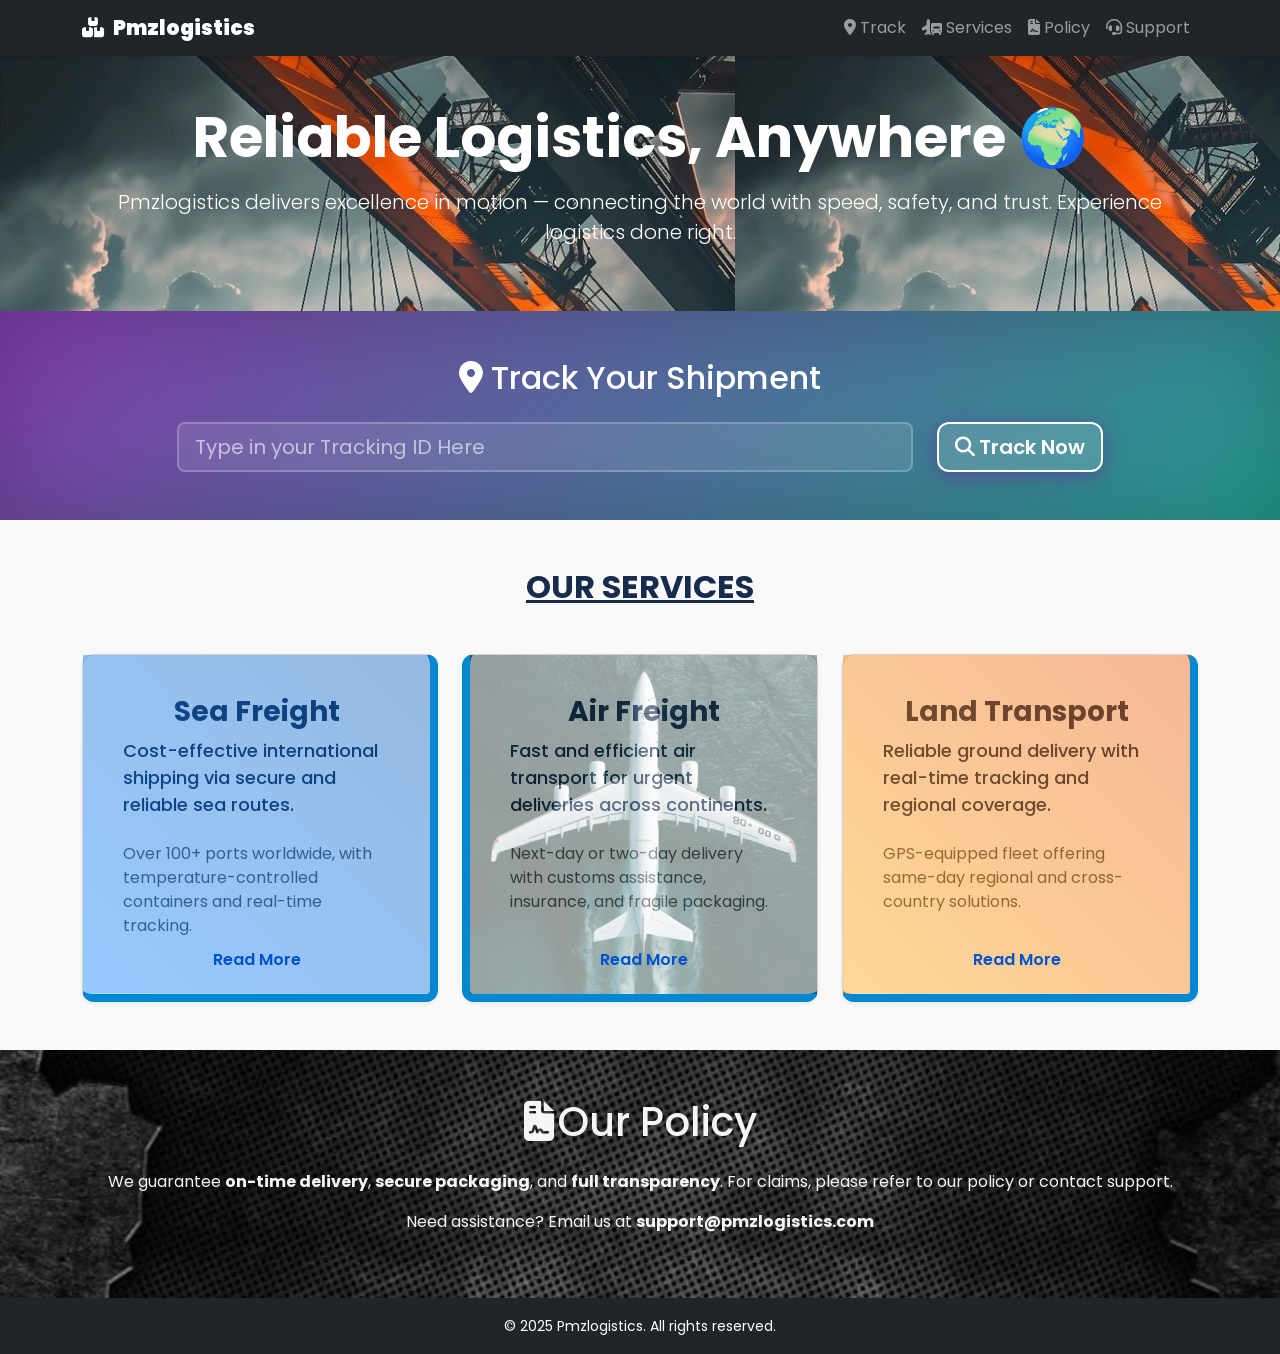
==== PMZLOGISTICS. com/index.html @ 42daef8b "Add files via upload" ====
<!DOCTYPE html>
<html lang="en">
<head>
  <meta charset="UTF-8" />
  <meta name="viewport" content="width=device-width, initial-scale=1"/>
  <title>Pmzlogistics-Trusted International Logistics Company</title>
  <link href="https://fonts.googleapis.com/css2?family=Poppins:wght@400;600&display=swap" rel="stylesheet">
  <!-- Bootstrap 5 CSS -->
  <link href="https://cdn.jsdelivr.net/npm/bootstrap@5.3.2/dist/css/bootstrap.min.css" rel="stylesheet" />
  <!-- Font Awesome for Icons -->
  <link rel="stylesheet" href="https://cdnjs.cloudflare.com/ajax/libs/font-awesome/6.5.0/css/all.min.css" />
  <link rel="stylesheet" href="styles/style.css" />
</head>
<body>
  <!-- Navbar -->
  <nav class="navbar navbar-expand-lg navbar-dark bg-dark sticky-top shadow-sm" id="top">
    <div class="container" >
      <a class="navbar-brand fw-bold" href="#">
        <i class="fa-solid fa-boxes-stacked me-2"></i><b>Pmzlogistics</b>
      </a>
      <button class="navbar-toggler" type="button" data-bs-toggle="collapse" data-bs-target="#navContent" aria-controls="navContent" aria-expanded="false" aria-label="Toggle navigation">
        <span class="navbar-toggler-icon"></span>
      </button>
      <div class="collapse navbar-collapse" id="navContent">
        <ul class="navbar-nav ms-auto">
          <li class="nav-item"><a class="nav-link" href="#track"><i class="fa-solid fa-location-dot me-1"></i>Track</a></li>
          <li class="nav-item"><a class="nav-link" href="#modes"><i class="fa-solid fa-truck-plane me-1"></i>Services</a></li>
          <li class="nav-item"><a class="nav-link" href="#policy"><i class="fa-solid fa-file-contract me-1"></i>Policy</a></li>
          <li class="nav-item"><a class="nav-link" href="#support"><i class="fa-solid fa-headset me-1"></i>Support</a></li>
        </ul>
      </div>
    </div>
  </nav>

  <!-- Hero -->
  <header class="hero d-flex align-items-center text-center py-5 bg-dark">
    <div class="container">
      
      <h1 class="display-4 fw-bold">Reliable Logistics, Anywhere 🌍</h1>
      <p class="lead mt-3">Pmzlogistics delivers excellence in motion — connecting the world with speed, safety, and trust. Experience logistics done right.</p>
    </div>
  </header>

  <!-- Track Section -->
<section class="py-5 position-relative" id="track">
  <div class="container">
    <h2 class="section-title text-center mb-4"><i class="fa-solid fa-location-dot me-2"></i>Track Your Shipment</h2>
    <form id="trackForm" novalidate>
      <div class="row justify-content-center">
        <div class="col-md-8 mb-3 mb-md-0">
          <input type="text" class="form-control form-control-lg me-md-2" id="trackIdInput" placeholder="Type in your Tracking ID Here" />
        </div>
        <div class="col-md-2">
          <button type="submit" class="btn btn-primary btn-lg w-100" id="trackBtn"><i class="fa-solid fa-magnifying-glass me-1"></i>Track Now</button>
        </div>
      </div>
    </form>
    <div id="message" class="alert mt-3 d-none" role="alert" aria-live="assertive"></div>
  
    <!-- Loader Overlay -->
  <center><div id="loaderOverlay"></div> 
  </section>
  </center>
  <!-- Track Modal -->
  <div class="modal fade" id="trackModal" tabindex="-1">
    <div class="modal-dialog modal-lg">
      <div class="modal-content">
        <div class="modal-header">
          <h2 class="modal-title"><b>This is Your Shipment Details:</b></h2>
        </div>
        <div class="modal-body" id="trackModalBody"></div>
        <div class="modal-footer">
          <button type="button" class="btn btn-secondary" data-bs-dismiss="modal" id="resetButton">Close</button>
        </div>
      </div>
    </div>
  </div>

  <!-- Services Section -->
  <section class="py-5" id="modes">
    <div class="container">
      <h2 class="section-title text-center mb-5"><b><u> OUR SERVICES</u></b></h2>
      <div class="row g-4">
        <!-- Sea Freight -->
        <div class="col-md-4">
          <div class="card shadow-sm h-100 sea-card">
            <div class="card-body d-flex flex-column">
              <h5 class="card-title text-center">Sea Freight</h5>
              <p class="card-text">Cost-effective international shipping via secure and reliable sea routes.</p>
              <p class="small mt-2">Over 100+ ports worldwide, with temperature-controlled containers and real-time tracking.</p>
            </div>
            <a href="sea.html">Read More</a>
          </div>
        </div>
        <!-- Air Freight -->
        <div class="col-md-4">
          <div class="card shadow-sm h-100 air-card">
            <div class="card-body d-flex flex-column">
              <h5 class="card-title text-center">Air Freight</h5>
              <p class="card-text">Fast and efficient air transport for urgent deliveries across continents.</p>
              <p class="small mt-2">Next-day or two-day delivery with customs assistance, insurance, and fragile packaging.</p>
            </div>
            <a href="air.html">Read More</a>
          </div>
        </div>
        <!-- Land Transport -->
        <div class="col-md-4">
          <div class="card shadow-sm h-100 land-card">
            <div class="card-body d-flex flex-column">
              <h5 class="card-title text-center">Land Transport</h5>
              <p class="card-text">Reliable ground delivery with real-time tracking and regional coverage.</p>
              <p class="small mt-2">GPS-equipped fleet offering same-day regional and cross-country solutions.</p>
            </div>
            <a href="land.html">Read More</a>
          </div>
        </div>
      </div>
    </div>
  </section>

  <!-- Policy Section -->
  <section class="py-5 bg-light" id="policy">
    <div class="container">
      <h1 class="section-title text-center mb-4"><i class="fa-solid fa-file-contract me-1"></i>Our Policy</h1>
      <p class="text-center">We guarantee <strong>on-time delivery</strong>, 
        <strong>secure packaging</strong>, and <strong>full transparency</strong>. 
        For claims, please refer to our policy or contact support.</p>
   <p class="text-center">Need assistance? Email us at <strong>support@pmzlogistics.com</strong> 
   </div>
  </section>


  <!-- Footer -->
  <footer class="bg-dark text-white text-center py-3">
    <div class="container">
      <small>© 2025 Pmzlogistics. All rights reserved.</small>
    </div>
  </footer>

  <!-- Scripts -->
  <script src="https://code.jquery.com/jquery-3.6.0.min.js"></script>
  <script src="https://cdn.jsdelivr.net/npm/bootstrap@5.3.2/dist/js/bootstrap.bundle.min.js"></script>
  <script src="Scripts/script.js"></script>
</body>
</html>
---- PMZLOGISTICS. com/styles/style.css ----
/* Root Variables for Uniform Colors */
:root {
  --brand-primary: #0052cc;
  --brand-secondary: #172b4d;
  --accent-blue: #0288d1;
  --accent-green: #689f38;
  --accent-orange: #f57c00;
  --gray-dark: #555;
  --gray-muted: #6c757d;
  --light-bg: #f9f9f9;
  --card-shadow: rgba(0, 0, 0, 0.25);
  --font-family: 'Poppins', 'Segoe UI', sans-serif;
}

/* Body Styling */
body {
  font-family: var(--font-family);
  background-color: var(--light-bg);
  color: var(--brand-secondary);
  margin: 0;
}

/* HERO Section */
.hero {
  background-image:url('images/log1.jpg');
  color: white;
}

.content {
  position: relative;
  z-index: 10;
  text-align: center;
  padding-top: 20vh;
}





/* SERVICES SECTION */
#modes .card {
  position: relative;
  min-height: 300px;
  background: white;
  border-radius: 12px;
  padding: 1.5rem;
  box-shadow: 12px 12px 24px rgba(0, 0, 0, 0.2),
              -8px -8px 16px rgba(255, 255, 255, 0.5);
  transition: all 0.3s ease;
  z-index: 1;
}

/* Card Hover Effects */
.card:hover {
  transform: translateY(-5px) scale(1.03);
  box-shadow: 20px 20px 40px rgba(0, 0, 0, 0.25),
              -10px -10px 30px rgba(255, 255, 255, 0.4);
  border-color: var(green);
  animation: slide-horizontal 1.5s infinite ease-in-out alternate;
}

/* Card Content */
#modes .card-title {
  font-size: 1.75rem;
  font-weight: 700;
  margin-bottom: 0.5rem;
}

#modes .card-text {
  font-size: 1.125rem;
  font-weight: 500;
  line-height: 1.5;
}

#modes .small {
  font-size: 1rem;
  color: var(--gray-dark);
}

/* Themed Card Backgrounds */
.sea-card {
  background-color: #e3f2fd;
  color: var(--accent-white);
  border-right: 0.5rem solid var(--accent-blue);
  border-bottom: 0.5rem solid var(--accent-blue);

}
.air-card {
  background-color: #f1f8e9;
  color: var(--accent-white);
  border-left: 0.5rem solid var(--accent-blue);
border-bottom: 0.5rem solid var(--accent-blue);
}

.land-card {
  background-color: #fff3e0;
  color: var(--accent-white);
  border-right: 0.5rem solid var(--accent-blue);
border-bottom: 0.5rem solid var(--accent-blue);
}

/* Background image overlays */
.sea-card::before,
.air-card::before,
.land-card::before {
  content: '';
  position: absolute;
  top: 0; left: 0;
  width: 100%; height: 100%;
  background-size: cover;
  background-position: center;
  z-index: 1;
  opacity: 0.41;
}

.sea-card::before {
  background-image: url('images/ship3.jpg'), linear-gradient(45deg, #007bff, #0056b3);
}

.air-card::before {
  background-image: url('images/plane1.jpg'), linear-gradient(45deg, #17a2b8, #0c5460);
}

.land-card::before {
  background-image: url('images/truck2.jpg'), linear-gradient(45deg, #ffa000, #e65100);
}

/* Hover sheen */
.card::after {
  content: '';
  position: absolute;
  top: 0; left: 0;
  width: 100%; height: 100%;
  background: linear-gradient(120deg, rgba(255,255,255,0.4), transparent);
  opacity: 0;
  transition: opacity 0.4s;
  pointer-events: none;
  z-index: 3;
}

.card:hover::after {
  opacity: 1;
}

/* Link Decoration */
.card a {
  position: absolute;
  bottom: 20px;
  left: 50%;
  transform: translateX(-50%);
  font-weight: 600;
  text-decoration: none;
  color: var(--brand-primary);
  z-index: 2;
  border-bottom: 2px solid transparent;
  transition: color 0.3s, border-bottom 0.3s;
}

.card a:hover {
  color: var(--brand-secondary);
  border-bottom: 2px solid var(--brand-secondary);
}

/* Horizontal Slide Animation */
@keyframes slide-horizontal {
  0%   { transform: translateX(0); }
  50%  { transform: translateX(5px); }
  100% { transform: translateX(-5px); }
}

/* Policy & Support Section */
#policy, #support {
  background-size: cover;
  background-position: center;
  color: whitesmoke;
  background-color:sky-blue;
}

#policy {
  background-image: url('images/new1.jpg'), linear-gradient(45deg, #28a745, #1e7e34);
}

#support {
  background-image: url('images/newjpg'), linear-gradient(45deg, #28a745, #1e7e34);
}



#loaderOverlay{
  border: 16px solid white; /* Light grey */
  border-top: 16px solid purple; /* Blue */
  border-radius: 50%;
  width: 120px;
  height: 120px;
  animation: spin 2s linear infinite;
  display:none;
  flex:center;
}

@keyframes spin {
  0% { transform: rotate(0deg); }
  100% { transform: rotate(360deg); }
}

/* TRACK Section Styling */
#track {
  background: linear-gradient(135deg, rgba(106, 27, 154, 0.85), rgba(0, 137, 123, 0.85)),
              url('images/track-bg.jpg') center/cover no-repeat;
  color: #fff;
  position: relative;
  border-top: 8px solid var(--accent-purple);
  border-bottom: 8px solid var(--accent-teal);
  box-shadow: inset 0 0 100px rgba(0, 0, 0, 0.2);
}

/* Input Field */
#track input[type="text"] {
  background-color: rgba(255, 255, 255, 0.1);
  border: 2px solid rgba(255, 255, 255, 0.3);
  color: #fff;
  border-radius: 0.5rem;
  backdrop-filter: blur(5px);
}

#track input::placeholder {
  color: rgba(255, 255, 255, 0.6);
}

/* Track Button */
#track button {
  background: rgba(255, 255, 255, 0.15);
  border: 2px solid #fff;
  color: #fff;
  backdrop-filter: blur(8px);
  border-radius: 0.75rem;
  font-weight: 600;
  transition: all 0.4s ease-in-out;
  box-shadow: 0 4px 20px rgba(106, 27, 154, 0.5);
}

#track button:hover {
  background: rgba(255, 255, 255, 0.3);
  color: var(--accent-purple);
  transform: translateY(-2px);
  box-shadow: 0 6px 25px rgba(0, 137, 123, 0.6);
}




.loader {
  border: 3px solid #f3f3f3;
  border-top: 3px solid white;
  border-radius: 50%;
  width: 18px;
  height: 18px;
  animation: spin 0.8s linear infinite;
  display: inline-block;
  vertical-align: middle;
  margin-right: 8px;
}

@keyframes spin {
  0% { transform: rotate(0deg); }
  100% { transform: rotate(360deg); }
}
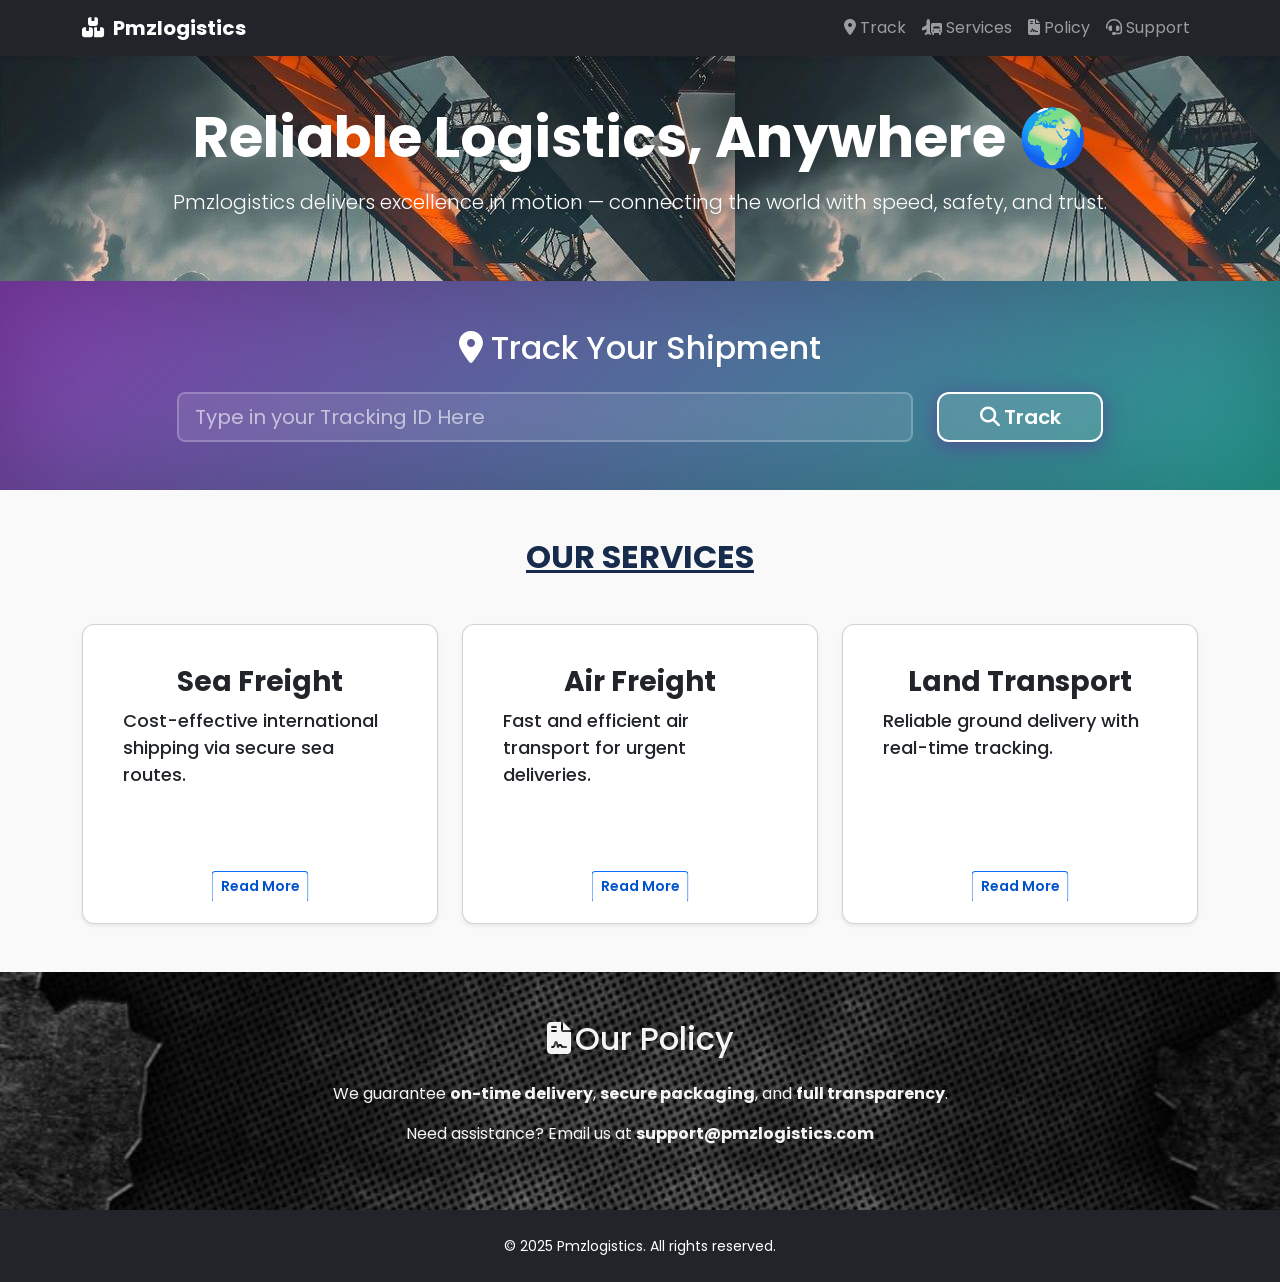
==== commit b648db91: "Update index.html for title and content improvements" ====
--- a/PMZLOGISTICS. com/index.html
+++ b/PMZLOGISTICS. com/index.html
@@ -3,7 +3,7 @@
 <head>
   <meta charset="UTF-8" />
   <meta name="viewport" content="width=device-width, initial-scale=1"/>
-  <title>Pmzlogistics-Trusted International Logistics Company</title>
+  <title>Pmzlogistics - Trusted International Logistics</title>
   <link href="https://fonts.googleapis.com/css2?family=Poppins:wght@400;600&display=swap" rel="stylesheet">
   <!-- Bootstrap 5 CSS -->
   <link href="https://cdn.jsdelivr.net/npm/bootstrap@5.3.2/dist/css/bootstrap.min.css" rel="stylesheet" />
@@ -14,9 +14,9 @@
 <body>
   <!-- Navbar -->
   <nav class="navbar navbar-expand-lg navbar-dark bg-dark sticky-top shadow-sm" id="top">
-    <div class="container" >
+    <div class="container">
       <a class="navbar-brand fw-bold" href="#">
-        <i class="fa-solid fa-boxes-stacked me-2"></i><b>Pmzlogistics</b>
+        <i class="fa-solid fa-boxes-stacked me-2"></i>Pmzlogistics
       </a>
       <button class="navbar-toggler" type="button" data-bs-toggle="collapse" data-bs-target="#navContent" aria-controls="navContent" aria-expanded="false" aria-label="Toggle navigation">
         <span class="navbar-toggler-icon"></span>
@@ -33,44 +33,49 @@
   </nav>
 
   <!-- Hero -->
-  <header class="hero d-flex align-items-center text-center py-5 bg-dark">
+  <header class="hero d-flex align-items-center text-center py-5 bg-dark text-white">
     <div class="container">
-      
       <h1 class="display-4 fw-bold">Reliable Logistics, Anywhere 🌍</h1>
-      <p class="lead mt-3">Pmzlogistics delivers excellence in motion — connecting the world with speed, safety, and trust. Experience logistics done right.</p>
+      <p class="lead mt-3">Pmzlogistics delivers excellence in motion — connecting the world with speed, safety, and trust.</p>
     </div>
   </header>
 
   <!-- Track Section -->
-<section class="py-5 position-relative" id="track">
-  <div class="container">
-    <h2 class="section-title text-center mb-4"><i class="fa-solid fa-location-dot me-2"></i>Track Your Shipment</h2>
-    <form id="trackForm" novalidate>
-      <div class="row justify-content-center">
-        <div class="col-md-8 mb-3 mb-md-0">
-          <input type="text" class="form-control form-control-lg me-md-2" id="trackIdInput" placeholder="Type in your Tracking ID Here" />
+  <section class="py-5 position-relative" id="track">
+    <div class="container">
+      <h2 class="section-title text-center mb-4"><i class="fa-solid fa-location-dot me-2"></i>Track Your Shipment</h2>
+      <form id="trackForm" novalidate>
+        <div class="row justify-content-center">
+          <div class="col-md-8 mb-3 mb-md-0">
+            <input type="text" class="form-control form-control-lg" id="trackIdInput" placeholder="Type in your Tracking ID Here" />
+          </div>
+          <div class="col-md-2">
+            <button type="submit" class="btn btn-primary btn-lg w-100" id="trackBtn">
+              <i class="fa-solid fa-magnifying-glass me-1"></i>Track
+            </button>
+          </div>
         </div>
-        <div class="col-md-2">
-          <button type="submit" class="btn btn-primary btn-lg w-100" id="trackBtn"><i class="fa-solid fa-magnifying-glass me-1"></i>Track Now</button>
-        </div>
-      </div>
-    </form>
-    <div id="message" class="alert mt-3 d-none" role="alert" aria-live="assertive"></div>
-  
-    <!-- Loader Overlay -->
-  <center><div id="loaderOverlay"></div> 
+      </form>
+      <div id="message" class="alert mt-3 d-none" role="alert"></div>
+      
+      <!-- Loader Overlay (Removed old center tags) -->
+      <div id="loaderOverlay" class="text-center mt-3"></div> 
+    </div>
   </section>
-  </center>
+
   <!-- Track Modal -->
-  <div class="modal fade" id="trackModal" tabindex="-1">
+  <div class="modal fade" id="trackModal" tabindex="-1" aria-hidden="true">
     <div class="modal-dialog modal-lg">
       <div class="modal-content">
         <div class="modal-header">
-          <h2 class="modal-title"><b>This is Your Shipment Details:</b></h2>
+          <h5 class="modal-title fw-bold">Shipment Details</h5>
+          <button type="button" class="btn-close" data-bs-dismiss="modal" aria-label="Close"></button>
         </div>
-        <div class="modal-body" id="trackModalBody"></div>
+        <div class="modal-body" id="trackModalBody">
+          <!-- Data from script.js loads here -->
+        </div>
         <div class="modal-footer">
-          <button type="button" class="btn btn-secondary" data-bs-dismiss="modal" id="resetButton">Close</button>
+          <button type="button" class="btn btn-secondary" data-bs-dismiss="modal">Close</button>
         </div>
       </div>
     </div>
@@ -79,39 +84,33 @@
   <!-- Services Section -->
   <section class="py-5" id="modes">
     <div class="container">
-      <h2 class="section-title text-center mb-5"><b><u> OUR SERVICES</u></b></h2>
+      <h2 class="section-title text-center mb-5"><b><u>OUR SERVICES</u></b></h2>
       <div class="row g-4">
-        <!-- Sea Freight -->
         <div class="col-md-4">
-          <div class="card shadow-sm h-100 sea-card">
+          <div class="card shadow-sm h-100">
             <div class="card-body d-flex flex-column">
               <h5 class="card-title text-center">Sea Freight</h5>
-              <p class="card-text">Cost-effective international shipping via secure and reliable sea routes.</p>
-              <p class="small mt-2">Over 100+ ports worldwide, with temperature-controlled containers and real-time tracking.</p>
+              <p class="card-text">Cost-effective international shipping via secure sea routes.</p>
+              <a href="sea.html" class="mt-auto btn btn-outline-primary btn-sm">Read More</a>
             </div>
-            <a href="sea.html">Read More</a>
           </div>
         </div>
-        <!-- Air Freight -->
         <div class="col-md-4">
-          <div class="card shadow-sm h-100 air-card">
+          <div class="card shadow-sm h-100">
             <div class="card-body d-flex flex-column">
               <h5 class="card-title text-center">Air Freight</h5>
-              <p class="card-text">Fast and efficient air transport for urgent deliveries across continents.</p>
-              <p class="small mt-2">Next-day or two-day delivery with customs assistance, insurance, and fragile packaging.</p>
+              <p class="card-text">Fast and efficient air transport for urgent deliveries.</p>
+              <a href="air.html" class="mt-auto btn btn-outline-primary btn-sm">Read More</a>
             </div>
-            <a href="air.html">Read More</a>
           </div>
         </div>
-        <!-- Land Transport -->
         <div class="col-md-4">
-          <div class="card shadow-sm h-100 land-card">
+          <div class="card shadow-sm h-100">
             <div class="card-body d-flex flex-column">
               <h5 class="card-title text-center">Land Transport</h5>
-              <p class="card-text">Reliable ground delivery with real-time tracking and regional coverage.</p>
-              <p class="small mt-2">GPS-equipped fleet offering same-day regional and cross-country solutions.</p>
+              <p class="card-text">Reliable ground delivery with real-time tracking.</p>
+              <a href="land.html" class="mt-auto btn btn-outline-primary btn-sm">Read More</a>
             </div>
-            <a href="land.html">Read More</a>
           </div>
         </div>
       </div>
@@ -121,17 +120,14 @@
   <!-- Policy Section -->
   <section class="py-5 bg-light" id="policy">
     <div class="container">
-      <h1 class="section-title text-center mb-4"><i class="fa-solid fa-file-contract me-1"></i>Our Policy</h1>
-      <p class="text-center">We guarantee <strong>on-time delivery</strong>, 
-        <strong>secure packaging</strong>, and <strong>full transparency</strong>. 
-        For claims, please refer to our policy or contact support.</p>
-   <p class="text-center">Need assistance? Email us at <strong>support@pmzlogistics.com</strong> 
-   </div>
+      <h2 class="section-title text-center mb-4"><i class="fa-solid fa-file-contract me-1"></i>Our Policy</h2>
+      <p class="text-center">We guarantee <strong>on-time delivery</strong>, <strong>secure packaging</strong>, and <strong>full transparency</strong>.</p>
+      <p class="text-center">Need assistance? Email us at <strong>support@pmzlogistics.com</strong></p>
+    </div> <!-- Fixed: Added missing closing div -->
   </section>
 
-
   <!-- Footer -->
-  <footer class="bg-dark text-white text-center py-3">
+  <footer class="bg-dark text-white text-center py-4">
     <div class="container">
       <small>© 2025 Pmzlogistics. All rights reserved.</small>
     </div>
@@ -140,6 +136,7 @@
   <!-- Scripts -->
   <script src="https://code.jquery.com/jquery-3.6.0.min.js"></script>
   <script src="https://cdn.jsdelivr.net/npm/bootstrap@5.3.2/dist/js/bootstrap.bundle.min.js"></script>
-  <script src="Scripts/script.js"></script>
+  <!-- NOTE: Ensure your folder name is 'scripts' (lowercase) or 'Scripts' (uppercase) exactly as below -->
+  <script src="scripts/script.js"></script>
 </body>
-</html>+</html>
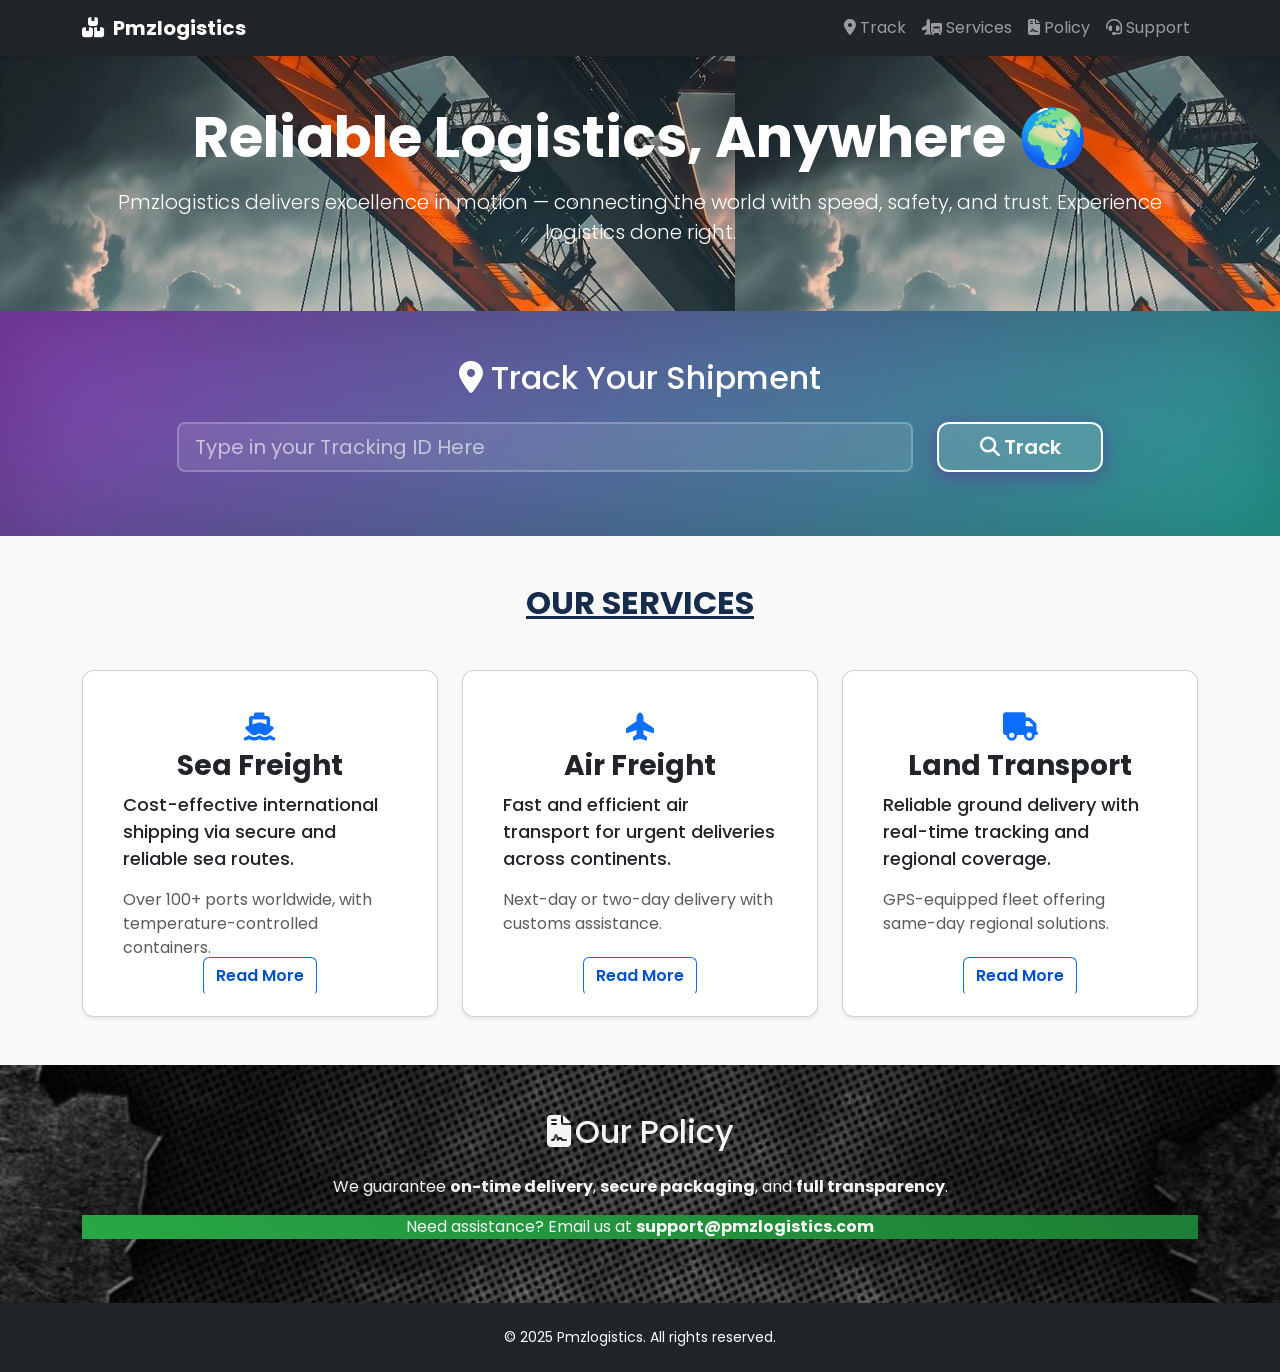
==== commit a73e17b3: "Update index.html with content and structure improvements" ====
--- a/PMZLOGISTICS. com/index.html
+++ b/PMZLOGISTICS. com/index.html
@@ -3,15 +3,22 @@
 <head>
   <meta charset="UTF-8" />
   <meta name="viewport" content="width=device-width, initial-scale=1"/>
-  <title>Pmzlogistics - Trusted International Logistics</title>
+  <title>Pmzlogistics - Trusted International Logistics Company</title>
+  
+  <!-- Fonts -->
   <link href="https://fonts.googleapis.com/css2?family=Poppins:wght@400;600&display=swap" rel="stylesheet">
+  
   <!-- Bootstrap 5 CSS -->
   <link href="https://cdn.jsdelivr.net/npm/bootstrap@5.3.2/dist/css/bootstrap.min.css" rel="stylesheet" />
+  
   <!-- Font Awesome for Icons -->
   <link rel="stylesheet" href="https://cdnjs.cloudflare.com/ajax/libs/font-awesome/6.5.0/css/all.min.css" />
+  
+  <!-- Custom CSS (Ensure your folder is named 'styles') -->
   <link rel="stylesheet" href="styles/style.css" />
 </head>
 <body>
+
   <!-- Navbar -->
   <nav class="navbar navbar-expand-lg navbar-dark bg-dark sticky-top shadow-sm" id="top">
     <div class="container">
@@ -36,7 +43,7 @@
   <header class="hero d-flex align-items-center text-center py-5 bg-dark text-white">
     <div class="container">
       <h1 class="display-4 fw-bold">Reliable Logistics, Anywhere 🌍</h1>
-      <p class="lead mt-3">Pmzlogistics delivers excellence in motion — connecting the world with speed, safety, and trust.</p>
+      <p class="lead mt-3">Pmzlogistics delivers excellence in motion — connecting the world with speed, safety, and trust. Experience logistics done right.</p>
     </div>
   </header>
 
@@ -46,8 +53,8 @@
       <h2 class="section-title text-center mb-4"><i class="fa-solid fa-location-dot me-2"></i>Track Your Shipment</h2>
       <form id="trackForm" novalidate>
         <div class="row justify-content-center">
-          <div class="col-md-8 mb-3 mb-md-0">
-            <input type="text" class="form-control form-control-lg" id="trackIdInput" placeholder="Type in your Tracking ID Here" />
+          <div class="col-md-8 mb-3">
+            <input type="text" class="form-control form-control-lg" id="trackIdInput" placeholder="Type in your Tracking ID Here" required />
           </div>
           <div class="col-md-2">
             <button type="submit" class="btn btn-primary btn-lg w-100" id="trackBtn">
@@ -56,23 +63,23 @@
           </div>
         </div>
       </form>
-      <div id="message" class="alert mt-3 d-none" role="alert"></div>
+      <div id="message" class="alert mt-3 d-none" role="alert" aria-live="assertive"></div>
       
-      <!-- Loader Overlay (Removed old center tags) -->
+      <!-- Loader Overlay -->
       <div id="loaderOverlay" class="text-center mt-3"></div> 
     </div>
   </section>
 
   <!-- Track Modal -->
-  <div class="modal fade" id="trackModal" tabindex="-1" aria-hidden="true">
+  <div class="modal fade" id="trackModal" tabindex="-1" aria-labelledby="trackModalLabel" aria-hidden="true">
     <div class="modal-dialog modal-lg">
       <div class="modal-content">
         <div class="modal-header">
-          <h5 class="modal-title fw-bold">Shipment Details</h5>
+          <h5 class="modal-title" id="trackModalLabel"><b>Shipment Details:</b></h5>
           <button type="button" class="btn-close" data-bs-dismiss="modal" aria-label="Close"></button>
         </div>
         <div class="modal-body" id="trackModalBody">
-          <!-- Data from script.js loads here -->
+          <!-- Dynamic Content Loads Here -->
         </div>
         <div class="modal-footer">
           <button type="button" class="btn btn-secondary" data-bs-dismiss="modal">Close</button>
@@ -86,30 +93,36 @@
     <div class="container">
       <h2 class="section-title text-center mb-5"><b><u>OUR SERVICES</u></b></h2>
       <div class="row g-4">
+        <!-- Sea Freight -->
         <div class="col-md-4">
           <div class="card shadow-sm h-100">
             <div class="card-body d-flex flex-column">
-              <h5 class="card-title text-center">Sea Freight</h5>
-              <p class="card-text">Cost-effective international shipping via secure sea routes.</p>
-              <a href="sea.html" class="mt-auto btn btn-outline-primary btn-sm">Read More</a>
+              <h5 class="card-title text-center"><i class="fa-solid fa-ship mb-2 text-primary"></i><br>Sea Freight</h5>
+              <p class="card-text">Cost-effective international shipping via secure and reliable sea routes.</p>
+              <p class="small text-muted">Over 100+ ports worldwide, with temperature-controlled containers.</p>
+              <a href="sea.html" class="btn btn-outline-primary mt-auto">Read More</a>
             </div>
           </div>
         </div>
+        <!-- Air Freight -->
         <div class="col-md-4">
           <div class="card shadow-sm h-100">
             <div class="card-body d-flex flex-column">
-              <h5 class="card-title text-center">Air Freight</h5>
-              <p class="card-text">Fast and efficient air transport for urgent deliveries.</p>
-              <a href="air.html" class="mt-auto btn btn-outline-primary btn-sm">Read More</a>
+              <h5 class="card-title text-center"><i class="fa-solid fa-plane-up mb-2 text-primary"></i><br>Air Freight</h5>
+              <p class="card-text">Fast and efficient air transport for urgent deliveries across continents.</p>
+              <p class="small text-muted">Next-day or two-day delivery with customs assistance.</p>
+              <a href="air.html" class="btn btn-outline-primary mt-auto">Read More</a>
             </div>
           </div>
         </div>
+        <!-- Land Transport -->
         <div class="col-md-4">
           <div class="card shadow-sm h-100">
             <div class="card-body d-flex flex-column">
-              <h5 class="card-title text-center">Land Transport</h5>
-              <p class="card-text">Reliable ground delivery with real-time tracking.</p>
-              <a href="land.html" class="mt-auto btn btn-outline-primary btn-sm">Read More</a>
+              <h5 class="card-title text-center"><i class="fa-solid fa-truck mb-2 text-primary"></i><br>Land Transport</h5>
+              <p class="card-text">Reliable ground delivery with real-time tracking and regional coverage.</p>
+              <p class="small text-muted">GPS-equipped fleet offering same-day regional solutions.</p>
+              <a href="land.html" class="btn btn-outline-primary mt-auto">Read More</a>
             </div>
           </div>
         </div>
@@ -119,24 +132,24 @@
 
   <!-- Policy Section -->
   <section class="py-5 bg-light" id="policy">
-    <div class="container">
-      <h2 class="section-title text-center mb-4"><i class="fa-solid fa-file-contract me-1"></i>Our Policy</h2>
-      <p class="text-center">We guarantee <strong>on-time delivery</strong>, <strong>secure packaging</strong>, and <strong>full transparency</strong>.</p>
-      <p class="text-center">Need assistance? Email us at <strong>support@pmzlogistics.com</strong></p>
-    </div> <!-- Fixed: Added missing closing div -->
+    <div class="container text-center">
+      <h2 class="section-title mb-4"><i class="fa-solid fa-file-contract me-1"></i>Our Policy</h2>
+      <p>We guarantee <strong>on-time delivery</strong>, <strong>secure packaging</strong>, and <strong>full transparency</strong>.</p>
+      <p id="support">Need assistance? Email us at <strong>support@pmzlogistics.com</strong></p>
+    </div>
   </section>
 
   <!-- Footer -->
   <footer class="bg-dark text-white text-center py-4">
     <div class="container">
-      <small>© 2025 Pmzlogistics. All rights reserved.</small>
+      <p class="mb-0 small">© 2025 Pmzlogistics. All rights reserved.</p>
     </div>
   </footer>
 
   <!-- Scripts -->
   <script src="https://code.jquery.com/jquery-3.6.0.min.js"></script>
   <script src="https://cdn.jsdelivr.net/npm/bootstrap@5.3.2/dist/js/bootstrap.bundle.min.js"></script>
-  <!-- NOTE: Ensure your folder name is 'scripts' (lowercase) or 'Scripts' (uppercase) exactly as below -->
+  <!-- Ensure your folder is named 'scripts' (lowercase) and file is 'script.js' -->
   <script src="scripts/script.js"></script>
 </body>
 </html>
